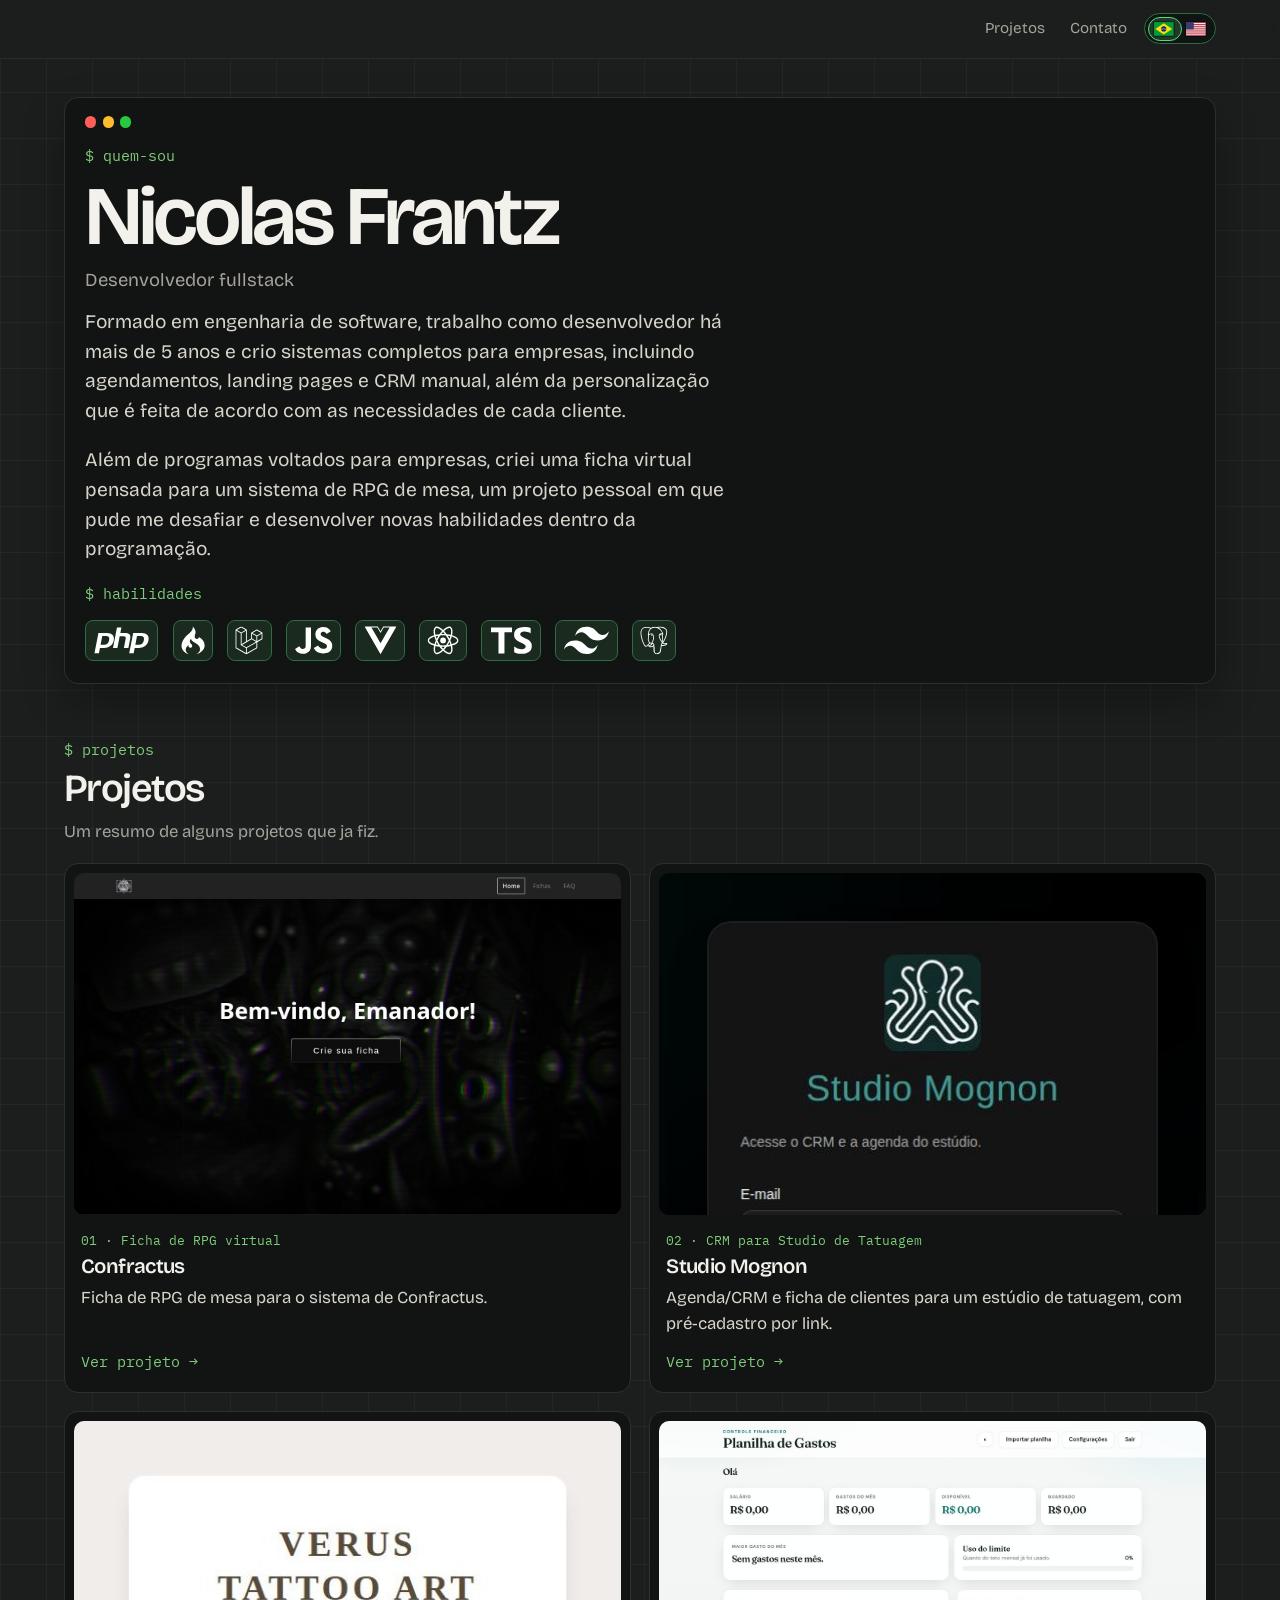
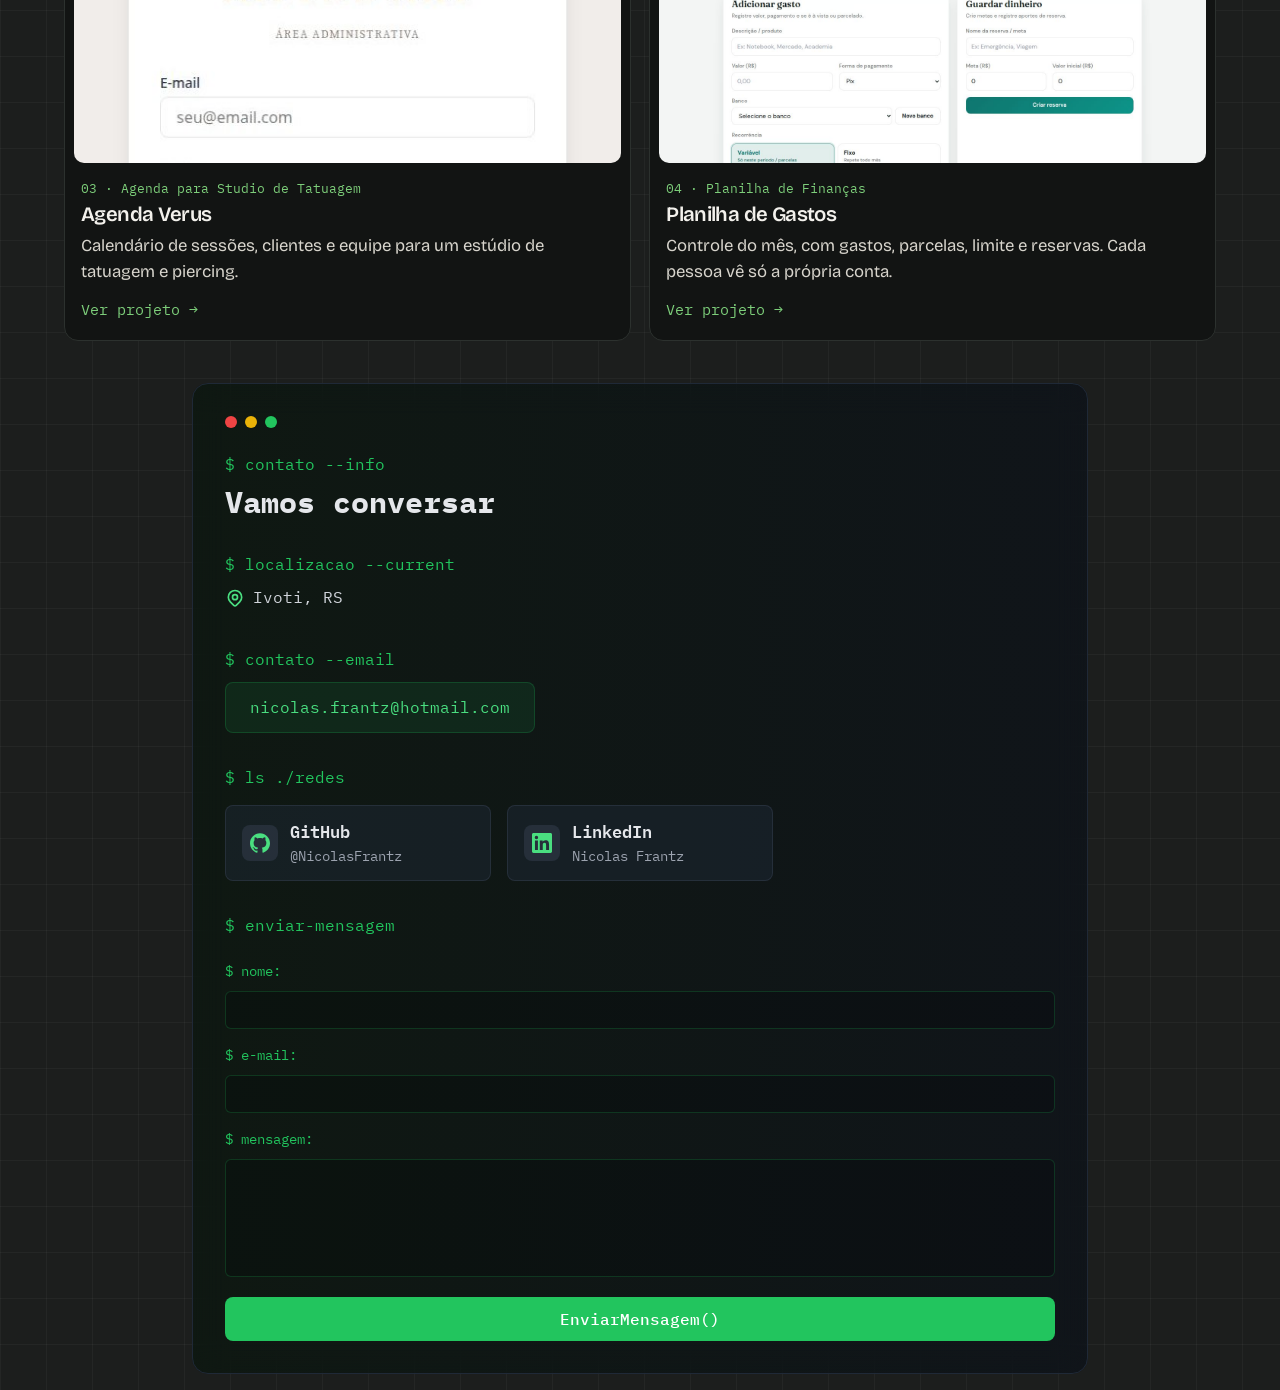
==== index.html @ 64197f47 "Criado portfolio" ====
<!DOCTYPE html>
<html lang="pt-BR">
<head>
  <meta charset="utf-8" />
  <meta name="viewport" content="width=device-width, initial-scale=1" />
  <title>Nicolas Frantz — desenvolvedor fullstack</title>
  <meta name="description" content="Nicolas Frantz, desenvolvedor fullstack. Sistemas web em PHP, JavaScript, Vue, React e TypeScript." />
  <link rel="icon" href="favicon.svg" type="image/svg+xml" />
  <link rel="preconnect" href="https://fonts.googleapis.com" />
  <link rel="preconnect" href="https://fonts.gstatic.com" crossorigin />
  <link href="https://fonts.googleapis.com/css2?family=Bricolage+Grotesque:opsz,wght@12..96,400;12..96,500;12..96,600;12..96,700&family=IBM+Plex+Mono:wght@400;500&display=swap" rel="stylesheet" />
  <link rel="stylesheet" href="styles.css?v=10" />
</head>
<body data-title="home.title" data-description="home.description">
  <a class="skip" href="#conteudo" data-i18n="skip">Ir para o conteúdo</a>

  <header class="top">
    <div class="wrap top-inner">
      <div class="top-actions">
        <nav aria-label="Seções" data-i18n-aria="nav.label">
          <a href="#trabalho" data-i18n="nav.projects">Projetos</a>
          <a href="#contato" data-i18n="nav.contact">Contato</a>
        </nav>
        <button type="button" class="lang-switch" role="switch" aria-checked="false" aria-label="Idioma: português">
          <span class="lang-opt" aria-hidden="true">
            <svg class="flag" viewBox="0 0 20 14"><rect width="20" height="14" fill="#009B3A"/><polygon points="10,1.15 18.7,7 10,12.85 1.3,7" fill="#FEDD00"/><circle cx="10" cy="7" r="2.65" fill="#002776"/><path d="M7.4 7.55c1.7-.75 3.3-.55 5.1 0" fill="none" stroke="#fff" stroke-width="0.55"/></svg>
          </span>
          <span class="lang-opt" aria-hidden="true">
            <svg class="flag" viewBox="0 0 20 14"><rect width="20" height="14" fill="#fff"/><g fill="#B22234"><rect width="20" height="1.077" y="0"/><rect width="20" height="1.077" y="2.154"/><rect width="20" height="1.077" y="4.308"/><rect width="20" height="1.077" y="6.462"/><rect width="20" height="1.077" y="8.615"/><rect width="20" height="1.077" y="10.769"/><rect width="20" height="1.077" y="12.923"/></g><rect width="8" height="7.54" fill="#3C3B6E"/></svg>
          </span>
        </button>
      </div>
    </div>
  </header>

  <main id="conteudo">
    <section class="intro wrap" id="topo">
      <div class="term">
        <div class="term-dots" aria-hidden="true"><span></span><span></span><span></span></div>
        <p class="prompt" data-i18n="home.who">$ quem-sou</p>
        <h1>Nicolas Frantz</h1>
        <p class="role" data-i18n="home.role">Desenvolvedor fullstack</p>
        <p class="lede" data-i18n="home.lede1">Formado em engenharia de software, trabalho como desenvolvedor há mais de 5 anos e crio sistemas completos para empresas, incluindo agendamentos, landing pages e CRM manual, além da personalização que é feita de acordo com as necessidades de cada cliente. </p>
        <p class="lede" data-i18n="home.lede2">Além de programas voltados para empresas, criei uma ficha virtual pensada para um sistema de RPG de mesa, um projeto pessoal em que pude me desafiar e desenvolver novas habilidades dentro da programação.</p>
        <p class="prompt" data-i18n="home.skills">$ habilidades</p>
        <ul class="skills">
          <li><svg role="img" aria-label="PHP" height="29" viewBox="3.2 7.08 17.67 8.91"><title>PHP</title><use width="24" height="24" href="icons.svg?v=7#php"></use></svg></li>
          <li><svg role="img" aria-label="CodeIgniter" height="29" viewBox="1.56 -0.45 20.89 24.9"><title>CodeIgniter</title><use width="24" height="24" href="icons.svg?v=7#codeigniter"></use></svg></li>
          <li><svg role="img" aria-label="Laravel" height="29" viewBox="-0.11 -0.45 24.21 24.9"><title>Laravel</title><use width="24" height="24" href="icons.svg?v=7#laravel"></use></svg></li>
          <li><svg role="img" aria-label="JavaScript" height="29" viewBox="5.86 10.41 16.64 12.19"><title>JavaScript</title><use width="24" height="24" href="icons.svg?v=7#javascript"></use></svg></li>
          <li><svg role="img" aria-label="Vue" height="29" viewBox="-0.45 1.16 24.9 21.68"><title>Vue</title><use width="24" height="24" href="icons.svg?v=7#vue"></use></svg></li>
          <li><svg role="img" aria-label="React" height="29" viewBox="-0.45 0.86 24.9 22.28"><title>React</title><use width="24" height="24" href="icons.svg?v=7#react"></use></svg></li>
          <li><svg role="img" aria-label="TypeScript" height="29" viewBox="2.93 9.3 19.46 13.09"><title>TypeScript</title><use width="24" height="24" href="icons.svg?v=7#typescript"></use></svg></li>
          <li><svg role="img" aria-label="Tailwind" height="29" viewBox="-0.45 4.35 24.9 15.3"><title>Tailwind</title><use width="24" height="24" href="icons.svg?v=7#tailwind"></use></svg></li>
          <li><svg role="img" aria-label="PostgreSQL" height="29" viewBox="-0.03 -0.45 24.07 24.9"><title>PostgreSQL</title><use width="24" height="24" href="icons.svg?v=7#postgresql"></use></svg></li>
        </ul>
      </div>
    </section>

    <section class="wrap work" id="trabalho" aria-labelledby="trabalho-titulo">
      <p class="prompt" data-i18n="home.projectsPrompt">$ projetos</p>
      <h2 id="trabalho-titulo" data-i18n="home.projectsTitle">Projetos</h2>
      <p class="section-note" data-i18n="home.projectsNote">Um resumo de alguns projetos que ja fiz.</p>

      <div class="work-grid">
      <article class="case">
        <a href="projetos/confractus.html">
          <div class="case-media">
            <img src="images/confractus.jpg" alt="Tela do Confractus, com a saudação Bem-vindo, Emanador." data-i18n-alt="home.case1.alt" width="1440" height="900" />
          </div>
          <div class="case-copy">
            <p class="eyebrow" data-i18n="home.case1.eyebrow">01 · Ficha de RPG virtual</p>
            <h2>Confractus</h2>
            <p data-i18n="home.case1.text">Ficha de RPG de mesa para o sistema de Confractus.</p>
            <span class="more" data-i18n="home.more">Ver projeto →</span>
          </div>
        </a>
      </article>

      <article class="case">
        <a href="projetos/mognon.html">
          <div class="case-media stage">
            <img src="images/mognon.jpg" alt="Tela de acesso do Studio Mognon." data-i18n-alt="home.case2.alt" width="544" height="610" />
          </div>
          <div class="case-copy">
            <p class="eyebrow" data-i18n="home.case2.eyebrow">02 · CRM para Studio de Tatuagem</p>
            <h2>Studio Mognon</h2>
            <p data-i18n="home.case2.text">Agenda/CRM e ficha de clientes para um estúdio de tatuagem, com pré-cadastro por link.</p>
            <span class="more" data-i18n="home.more">Ver projeto →</span>
          </div>
        </a>
      </article>

      <article class="case">
        <a href="projetos/verus.html">
          <div class="case-media mat">
            <img src="images/verus.jpg" alt="Tela de acesso da Agenda Verus." data-i18n-alt="home.case3.alt" width="560" height="574" />
          </div>
          <div class="case-copy">
            <p class="eyebrow" data-i18n="home.case3.eyebrow">03 · Agenda para Studio de Tatuagem</p>
            <h2>Agenda Verus</h2>
            <p data-i18n="home.case3.text">Calendário de sessões, clientes e equipe para um estúdio de tatuagem e piercing.</p>
            <span class="more" data-i18n="home.more">Ver projeto →</span>
          </div>
        </a>
      </article>

      <article class="case">
        <a href="projetos/planilha.html">
          <div class="case-media">
            <img src="images/planilha.jpg" alt="Tela da Planilha de Gastos, com o resumo do mês e o lançamento." data-i18n-alt="home.case4.alt" width="1440" height="900" />
          </div>
          <div class="case-copy">
            <p class="eyebrow" data-i18n="home.case4.eyebrow">04 · Planilha de Finanças</p>
            <h2 data-i18n="home.case4.title">Planilha de Gastos</h2>
            <p data-i18n="home.case4.text">Controle do mês, com gastos, parcelas, limite e reservas. Cada pessoa vê só a própria conta.</p>
            <span class="more" data-i18n="home.more">Ver projeto →</span>
          </div>
        </a>
      </article>
      </div>
    </section>

    <section class="contact wrap" id="contato" aria-labelledby="contato-titulo">
      <div class="term contact-term">
        <div class="term-dots" aria-hidden="true"><span></span><span></span><span></span></div>
        <p class="prompt" data-i18n="home.contactPrompt">$ contato --info</p>
        <h2 id="contato-titulo" data-i18n="home.contactTitle">Vamos conversar</h2>

        <p class="prompt" data-i18n="home.location">$ localizacao --current</p>
        <p class="where">
          <svg class="ico" width="20" height="20" viewBox="0 0 24 24" fill="none" stroke="#4ade80" aria-hidden="true">
            <path stroke-linecap="round" stroke-linejoin="round" stroke-width="2" d="M17.657 16.657L13.414 20.9a1.998 1.998 0 01-2.827 0l-4.244-4.243a8 8 0 1111.314 0z"/>
            <path stroke-linecap="round" stroke-linejoin="round" stroke-width="2" d="M15 11a3 3 0 11-6 0 3 3 0 016 0z"/>
          </svg>
          <span>Ivoti, RS</span>
        </p>

        <p class="prompt" data-i18n="home.emailPrompt">$ contato --email</p>
        <a class="mail-pill" href="mailto:nicolas.frantz@hotmail.com">nicolas.frantz@hotmail.com</a>

        <p class="prompt" data-i18n="home.links">$ ls ./redes</p>
        <div class="socials">
          <a class="social-card" href="https://github.com/NicolasFrantz">
            <span class="social-ico"><svg class="ico" width="20" height="20" viewBox="0 0 24 24" aria-hidden="true"><use width="24" height="24" href="icons.svg?v=7#github"></use></svg></span>
            <span><strong>GitHub</strong><small>@NicolasFrantz</small></span>
          </a>
          <a class="social-card" href="https://www.linkedin.com/in/nicolas-frantz-7b0516207/">
            <span class="social-ico"><svg class="ico" width="20" height="20" viewBox="0 0 24 24" aria-hidden="true"><use width="24" height="24" href="icons.svg?v=7#linkedin"></use></svg></span>
            <span><strong>LinkedIn</strong><small>Nicolas Frantz</small></span>
          </a>
        </div>

        <form class="send" id="mensagem">
          <p class="prompt" data-i18n="home.formPrompt">$ enviar-mensagem</p>
          <label>
            <span data-i18n="home.name">$ nome:</span>
            <input name="nome" type="text" required autocomplete="name" />
          </label>
          <label>
            <span data-i18n="home.email">$ e-mail:</span>
            <input name="email" type="email" required autocomplete="email" />
          </label>
          <label>
            <span data-i18n="home.message">$ mensagem:</span>
            <textarea name="mensagem" rows="5" required></textarea>
          </label>
          <button type="submit" data-i18n="home.send">EnviarMensagem()</button>
        </form>
      </div>
    </section>
    <script>
      document.getElementById("mensagem").addEventListener("submit", (event) => {
        event.preventDefault();
        const data = new FormData(event.currentTarget);
        const nome = String(data.get("nome") || "").trim();
        const email = String(data.get("email") || "").trim();
        const mensagem = String(data.get("mensagem") || "").trim();
        const en = localStorage.getItem("portfolio-lang") === "en";
        const body = en
          ? `Name: ${nome}\nEmail: ${email}\n\n${mensagem}`
          : `Nome: ${nome}\nE-mail: ${email}\n\n${mensagem}`;
        const subject = (en ? "Portfolio contact — " : "Contato pelo portfólio — ") + nome;
        window.location.href =
          "mailto:nicolas.frantz@hotmail.com?subject=" +
          encodeURIComponent(subject) +
          "&body=" +
          encodeURIComponent(body);
      });
    </script>
    <script src="lang.js"></script>
  </main>

</body>
</html>
---- styles.css ----
:root {
  --bg: #1c1e1d;
  --panel: #121413;
  --line: #2c312e;
  --ink: #f3f1ec;
  --muted: #a3a29b;
  --soft: #d7d4cc;
  --green: #7dce7a;
  --green-dim: #1a2a1e;
  --green-line: #2f6b45;
  --font: "Bricolage Grotesque", Carlito, "Liberation Sans", sans-serif;
  --mono: "IBM Plex Mono", ui-monospace, monospace;
}

* { box-sizing: border-box; }

html { scroll-behavior: smooth; }

body {
  margin: 0;
  background-color: var(--bg);
  background-image:
    linear-gradient(rgba(255, 255, 255, 0.035) 1px, transparent 1px),
    linear-gradient(90deg, rgba(255, 255, 255, 0.035) 1px, transparent 1px);
  background-size: 46px 46px;
  color: var(--ink);
  font-family: var(--font);
  font-size: 1.05rem;
  line-height: 1.55;
}

img { max-width: 100%; height: auto; }

a { color: inherit; }

:focus-visible {
  outline: 2px solid var(--green);
  outline-offset: 3px;
}

.skip {
  position: absolute;
  left: 1rem;
  top: -3rem;
  background: var(--ink);
  color: var(--bg);
  padding: 0.4rem 0.7rem;
}

.skip:focus { top: 0.6rem; }

.wrap {
  width: min(72rem, calc(100% - 2.4rem));
  margin-inline: auto;
}

.top {
  position: sticky;
  top: 0;
  z-index: 2;
  background: rgba(28, 30, 29, 0.9);
  border-bottom: 1px solid rgba(255, 255, 255, 0.06);
  backdrop-filter: blur(10px);
}

.top-inner {
  display: flex;
  align-items: center;
  justify-content: flex-end;
  gap: 1rem;
  min-height: 3.6rem;
}

.top-actions {
  display: flex;
  align-items: center;
  gap: 0.35rem;
}

nav { display: flex; gap: 0.2rem; }

nav a {
  text-decoration: none;
  color: var(--muted);
  padding: 0.4rem 0.7rem;
  font-size: 0.95rem;
}

nav a:hover { color: var(--ink); }

.lang-switch {
  position: relative;
  display: grid;
  grid-template-columns: 1fr 1fr;
  align-items: center;
  width: 4.5rem;
  height: 1.95rem;
  padding: 0.16rem;
  border: 1px solid var(--green-line);
  border-radius: 999px;
  background: #101412;
  cursor: pointer;
  color: inherit;
}

.lang-switch::before {
  content: "";
  position: absolute;
  top: 0.16rem;
  bottom: 0.16rem;
  left: 0.16rem;
  width: calc(50% - 0.16rem);
  border-radius: 999px;
  background: #24382a;
  border: 1px solid #4ade80;
  transition: transform 0.18s ease;
}

.lang-switch[aria-checked="true"]::before {
  transform: translateX(100%);
}

.lang-opt {
  position: relative;
  z-index: 1;
  display: grid;
  place-items: center;
}

.flag {
  width: 1.22rem;
  height: 0.86rem;
  display: block;
  border-radius: 1px;
  box-shadow: 0 0 0 1px rgba(0, 0, 0, 0.4);
}

.intro,
.work,
.contact,
.project { scroll-margin-top: 4.4rem; }

.intro { padding: 2.4rem 0 1rem; }

.term {
  background: var(--panel);
  border: 1px solid var(--line);
  border-radius: 14px;
  padding: 1.15rem 1.25rem 1.4rem;
  box-shadow: 0 18px 40px rgba(0, 0, 0, 0.28);
}

.term-dots {
  display: flex;
  gap: 0.4rem;
  margin-bottom: 1.1rem;
}

.term-dots span {
  width: 0.7rem;
  height: 0.7rem;
  border-radius: 50%;
}

.term-dots span:nth-child(1) { background: #ff5f57; }
.term-dots span:nth-child(2) { background: #febc2e; }
.term-dots span:nth-child(3) { background: #28c840; }

.prompt {
  margin: 0 0 0.45rem;
  color: var(--green);
  font-family: var(--mono);
  font-size: 0.92rem;
}

h1, h2, h3 {
  font-family: var(--font);
  font-weight: 600;
  letter-spacing: -0.04em;
  line-height: 1.02;
}

h1 {
  margin: 0.15rem 0 0.35rem;
  font-size: clamp(3rem, 7vw, 5.2rem);
}

.role {
  margin: 0;
  color: var(--muted);
  font-size: 1.15rem;
}

.lede {
  margin: 0.8rem 0 1.2rem;
  max-width: 28rem;
  color: var(--soft);
  font-size: 1.2rem;
}

.intro .lede { max-width: 40rem; }

.skills {
  display: flex;
  flex-wrap: nowrap;
  align-items: center;
  gap: clamp(0.28rem, 1.1vw, 0.95rem);
  margin: 0.85rem 0 0;
  padding: 0;
  list-style: none;
}

.skills li {
  display: flex;
  flex: none;
  align-items: center;
  justify-content: center;
  padding: 0.32rem 0.45rem;
  border: 1px solid var(--green-line);
  border-radius: 8px;
  background: var(--green-dim);
}

.skills svg,
.tools svg {
  color: #fff;
}

.skills svg {
  width: auto;
  height: clamp(1.35rem, 0.55rem + 2.8vw, 1.8rem);
  display: block;
}

@media (max-width: 700px) {
  .skills { gap: 0.22rem; }
  .skills li { padding: 0.16rem; }
  .skills svg { height: 1.02rem; }
}

.work { padding: 2.4rem 0 0.4rem; }

.work > h2,
.contact h2 { margin: 0 0 0.7rem; font-size: clamp(1.8rem, 3vw, 2.4rem); }

.section-note {
  max-width: 36rem;
  margin: 0 0 0.3rem;
  color: var(--muted);
}

.work-grid {
  display: grid;
  grid-template-columns: 1fr;
  gap: 1rem;
  margin-top: 1.15rem;
}

.case a {
  display: flex;
  flex-direction: column;
  height: 100%;
  gap: 0.85rem;
  padding: 0.55rem 0.55rem 0.95rem;
  text-decoration: none;
  color: inherit;
  background: var(--panel);
  border: 1px solid var(--line);
  border-radius: 14px;
}

.case a:hover { border-color: #445047; }

.case-media {
  background: #0d0f0e;
  border-radius: 10px;
  overflow: hidden;
  aspect-ratio: 16 / 10;
}

.case-media.mat { background: #2a2926; }

.case-media img {
  display: block;
  width: 100%;
  height: 100%;
  object-fit: cover;
  object-position: center top;
}

.case-copy {
  display: flex;
  flex-direction: column;
  flex: 1;
  padding: 0.15rem 0.45rem 0.2rem;
}

.case-copy h2 {
  margin: 0;
  font-size: 1.28rem;
  letter-spacing: -0.03em;
}

.case-copy .eyebrow,
.project .eyebrow {
  margin: 0 0 0.35rem;
  color: var(--green);
  font-family: var(--mono);
  font-size: 0.82rem;
}

.case-copy p { margin: 0.45rem 0 0; color: var(--soft); }

.more {
  display: inline-block;
  margin-top: auto;
  padding-top: 0.85rem;
  color: var(--green);
  font-family: var(--mono);
  font-size: 0.92rem;
}

.contact { padding: 2.2rem 0 1rem; }

.contact-term {
  position: relative;
  overflow: hidden;
  max-width: 56rem;
  margin-inline: auto;
  padding: 2rem;
  border: 1px solid #1f2937;
  border-radius: 1rem;
  background: rgba(0, 0, 0, 0.5);
  box-shadow: none;
  backdrop-filter: blur(16px);
  font-family: var(--mono);
  color: #e5e7eb;
}

.contact-term::before {
  content: "";
  position: absolute;
  inset: 0;
  pointer-events: none;
  background: linear-gradient(90deg, rgba(34, 197, 94, 0.05), rgba(59, 130, 246, 0.05));
}

.contact-term > * { position: relative; z-index: 1; }

.contact-term .term-dots {
  gap: 0.5rem;
  margin-bottom: 1.5rem;
}

.contact-term .term-dots span {
  width: 0.75rem;
  height: 0.75rem;
}

.contact-term .term-dots span:nth-child(1) { background: #ef4444; }
.contact-term .term-dots span:nth-child(2) { background: #eab308; }
.contact-term .term-dots span:nth-child(3) { background: #22c55e; }

.contact-term h2 {
  margin: 0 0 2rem;
  color: #e5e7eb;
  font-family: var(--mono);
  font-size: 1.875rem;
  font-weight: 700;
  letter-spacing: 0;
  line-height: 1.2;
}

.contact-term .prompt {
  margin: 2rem 0 0.5rem;
  color: #22c55e;
  font-size: 1rem;
}

.contact-term > .prompt:first-of-type { margin-top: 0; }

.where {
  display: inline-flex;
  align-items: center;
  gap: 0.5rem;
  margin: 0.15rem 0 0;
  color: #d1d5db;
  font-family: var(--mono);
  font-size: 1rem;
  line-height: 1.2;
}

.where .ico {
  width: 1.25rem;
  height: 1.25rem;
  flex: 0 0 1.25rem;
  display: block;
  color: #4ade80;
}

.mail-pill {
  display: inline-block;
  margin-top: 0.15rem;
  padding: 0.75rem 1.5rem;
  border: 1px solid rgba(34, 197, 94, 0.2);
  border-radius: 0.5rem;
  background: rgba(34, 197, 94, 0.1);
  color: #4ade80;
  text-decoration: none;
  font-family: var(--mono);
  font-size: 1rem;
  transition: background 0.2s ease, transform 0.2s ease;
}

.mail-pill:hover {
  background: rgba(34, 197, 94, 0.2);
  transform: scale(1.02);
}

.socials {
  display: grid;
  width: 100%;
  grid-template-columns: 1fr;
  gap: 1rem;
  margin-top: 1rem;
}

.social-card {
  display: flex;
  align-items: center;
  gap: 0.75rem;
  padding: 0.75rem 1rem;
  text-decoration: none;
  border: 1px solid rgba(55, 65, 81, 0.5);
  border-radius: 0.5rem;
  background: rgba(31, 41, 55, 0.5);
  color: inherit;
  transition: background 0.2s ease, transform 0.2s ease;
}

.social-card:hover,
.social-card:focus-visible {
  background: rgba(55, 65, 81, 0.5);
  outline: none;
  transform: scale(1.03);
}

.social-ico {
  display: flex;
  padding: 0.5rem;
  border-radius: 0.5rem;
  background: rgba(55, 65, 81, 0.5);
  transition: background 0.2s ease;
}

.social-card:hover .social-ico,
.social-card:focus-visible .social-ico {
  background: rgba(75, 85, 99, 0.5);
}

.social-card .ico {
  width: 1.25rem;
  height: 1.25rem;
  flex: none;
  display: block;
  color: #4ade80;
}

.social-card strong {
  display: block;
  font-weight: 600;
  color: #e5e7eb;
}

.social-card small {
  display: block;
  margin-top: 0.1rem;
  color: #9ca3af;
  font-size: 0.875rem;
}

.send { display: grid; gap: 1rem; }

.send label { display: grid; gap: 0.5rem; margin: 0; }

.send label span {
  color: #22c55e;
  font-family: var(--mono);
  font-size: 0.875rem;
}

.send input,
.send textarea {
  width: 100%;
  border: 1px solid rgba(34, 197, 94, 0.2);
  border-radius: 0.375rem;
  background: rgba(0, 0, 0, 0.2);
  color: #e5e7eb;
  font-family: var(--mono);
  font-size: 1rem;
  padding: 0.5rem 0.75rem;
  outline: none;
  transition: border-color 0.2s ease, box-shadow 0.2s ease;
}

.send textarea { resize: none; min-height: 6.5rem; }

.send input:focus,
.send textarea:focus {
  border-color: #22c55e;
  box-shadow: 0 0 0 2px #22c55e;
}

.send button {
  width: 100%;
  margin-top: 0.25rem;
  border: 0;
  border-radius: 0.5rem;
  background: #22c55e;
  color: #fff;
  font-family: var(--mono);
  font-size: 1rem;
  font-weight: 500;
  padding: 0.75rem 1.5rem;
  cursor: pointer;
  transition: background 0.2s ease;
}

.send button:hover { background: #16a34a; }

.foot {
  width: 100%;
  max-width: none;
  margin: 0;
  color: #7d7c76;
  font-size: 0.9rem;
}

.foot p {
  width: min(72rem, calc(100% - 2.4rem));
  margin: 0 auto;
  padding: 0.4rem 0 1.6rem;
}

.back {
  display: inline-block;
  margin: 1.4rem 0 0.2rem;
  color: var(--green);
  font-family: var(--mono);
  text-decoration: none;
  font-size: 0.9rem;
}

.project { padding-bottom: 2.4rem; }

.project h1 {
  margin: 0.2rem 0 0;
  font-size: clamp(2.6rem, 5vw, 4.2rem);
}

.project .lede { margin-top: 0.7rem; }

.gallery {
  display: grid;
  gap: 1rem;
  margin-top: 1.4rem;
}

.gallery figure {
  margin: 0;
  padding: 0.55rem 0.55rem 0.8rem;
  background: var(--panel);
  border: 1px solid var(--line);
  border-radius: 14px;
}

.gallery img {
  display: block;
  width: 100%;
  border-radius: 8px;
  background: #0d0f0e;
}

.gallery figcaption {
  margin: 0.65rem 0.2rem 0.1rem;
  color: var(--muted);
}

.project-body { max-width: 42rem; margin-top: 1.3rem; }

.project-body p { margin: 0 0 0.85rem; color: var(--soft); }

.stack { margin-top: 1.2rem; }

.stack p {
  margin: 0 0 0.6rem;
  color: var(--green);
  font-family: var(--mono);
  font-size: 0.88rem;
}

.tools {
  display: flex;
  flex-wrap: wrap;
  gap: 0.45rem;
  margin: 0;
  padding: 0;
  list-style: none;
}

.tools li {
  display: flex;
  align-items: center;
  gap: 0.45rem;
  padding: 0.32rem 0.7rem 0.32rem 0.4rem;
  border: 1px solid var(--green-line);
  border-radius: 8px;
  background: var(--green-dim);
  color: #d7efe0;
}

.tools svg {
  width: auto;
  height: 1.45rem;
  flex: none;
  color: #fff;
}

.next { margin-top: 1.6rem; }

.next a {
  display: inline-block;
  color: var(--green);
  font-family: var(--mono);
  text-decoration: none;
}

@media (min-width: 640px) {
  .socials { grid-template-columns: 1fr 1fr; }
}

@media (min-width: 1024px) {
  .socials { grid-template-columns: 1fr 1fr 1fr; }
}

@media (min-width: 760px) {
  .work-grid {
    grid-template-columns: 1fr 1fr;
    gap: 1.15rem;
  }

  .gallery figure.narrow { max-width: 34rem; }
}

@media (max-width: 640px) {
  .wrap { width: min(72rem, calc(100% - 1.4rem)); }
  h1 { font-size: 2.7rem; }
}

@media (prefers-reduced-motion: reduce) {
  html { scroll-behavior: auto; }
  .lang-switch::before { transition: none; }
}
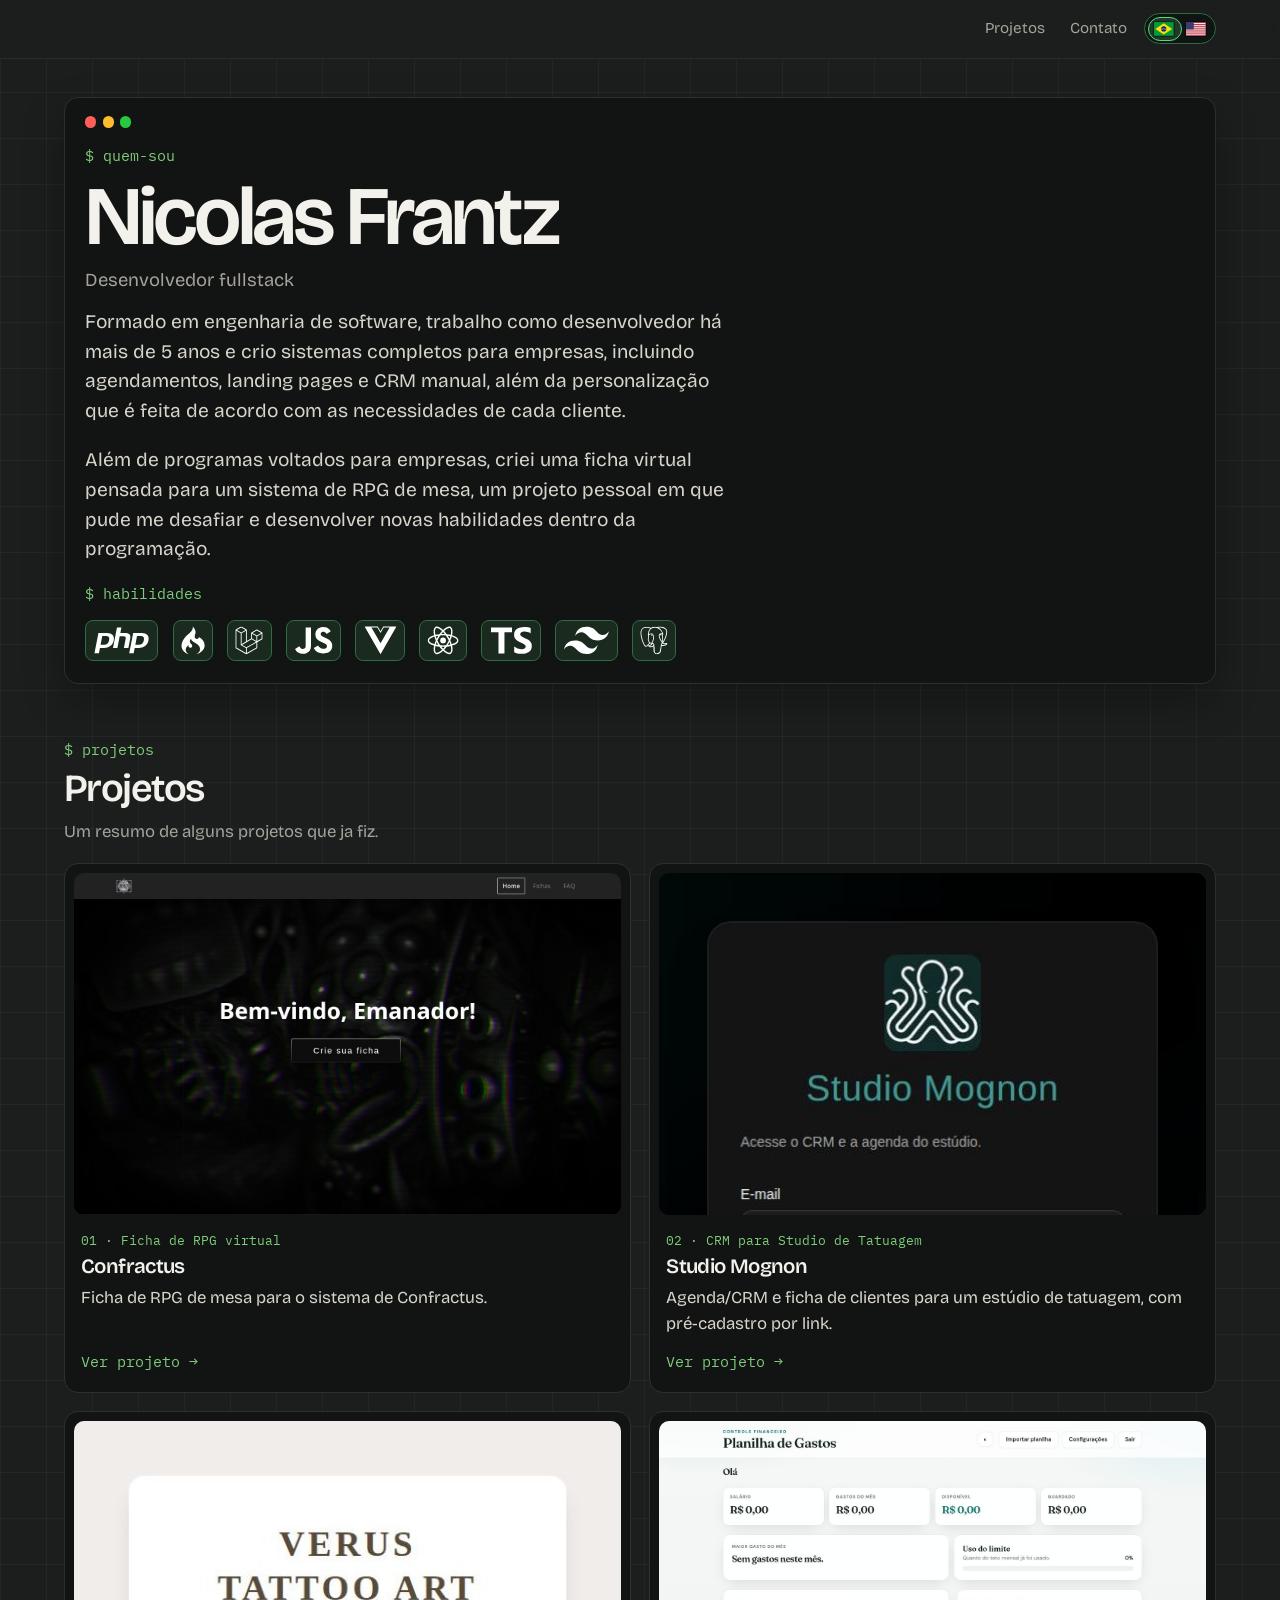
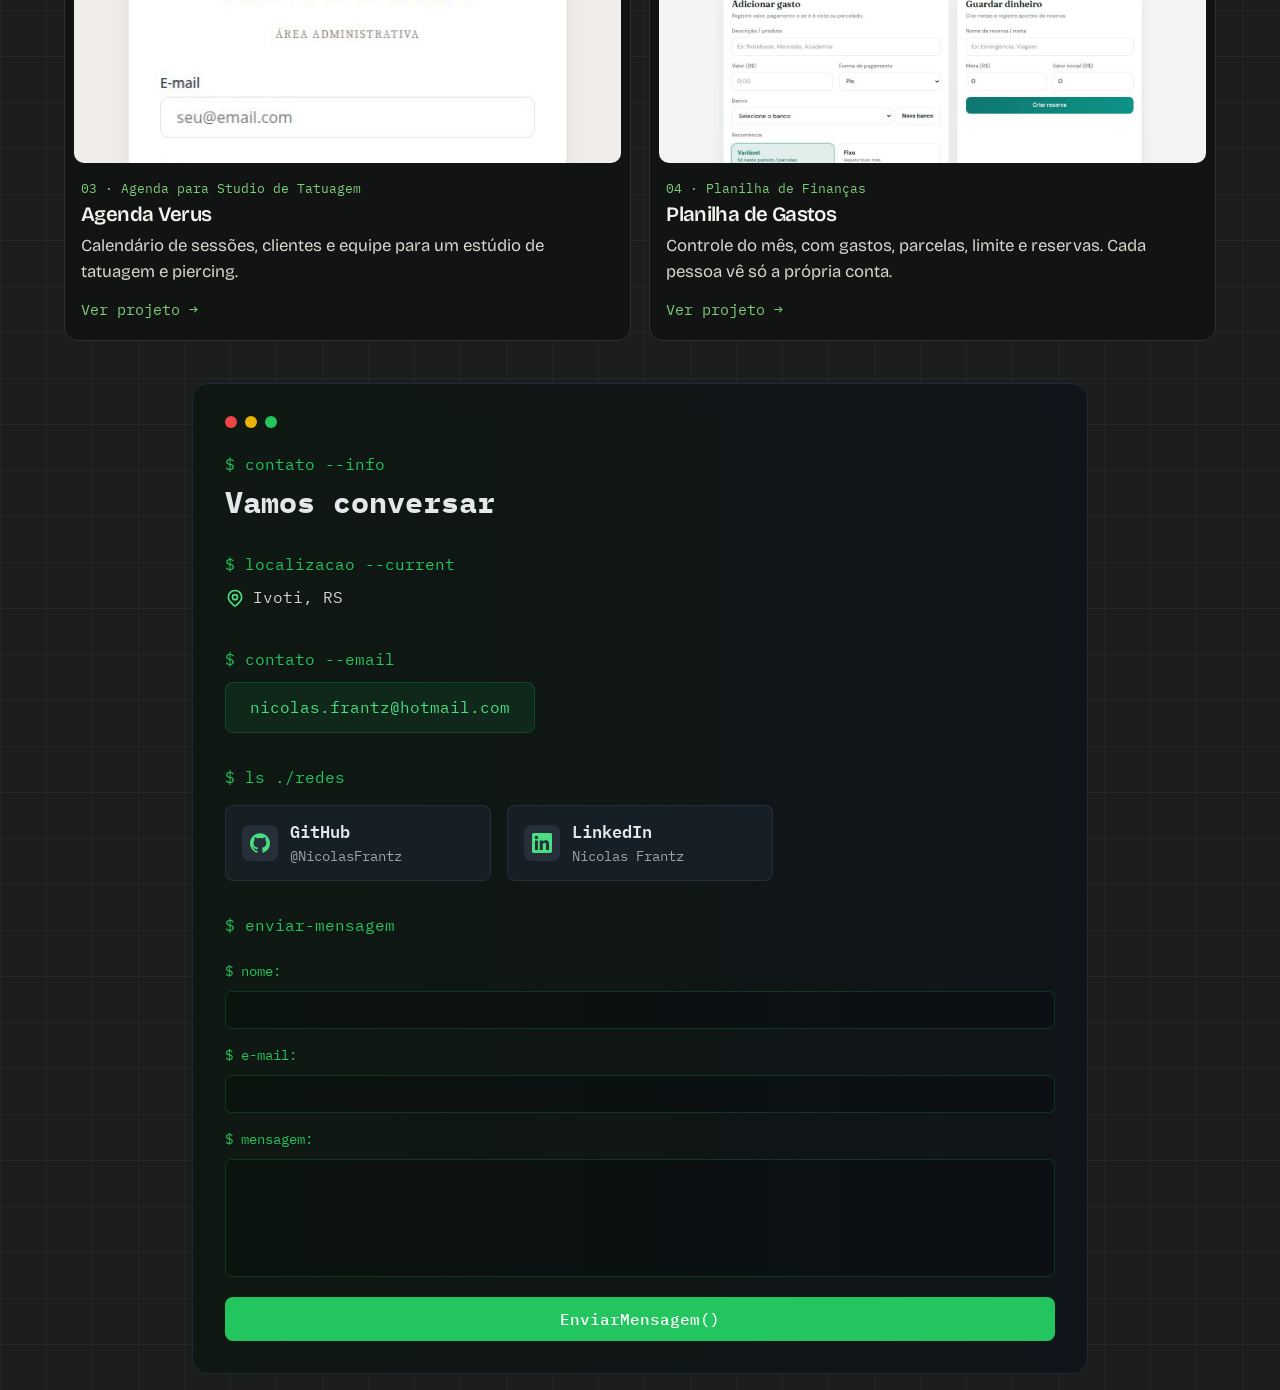
==== commit a675347e: "Feito ajustes no projeto" ====
--- a/index.html
+++ b/index.html
@@ -3,13 +3,13 @@
 <head>
   <meta charset="utf-8" />
   <meta name="viewport" content="width=device-width, initial-scale=1" />
-  <title>Nicolas Frantz — desenvolvedor fullstack</title>
+  <title>Nicolas Frantz</title>
   <meta name="description" content="Nicolas Frantz, desenvolvedor fullstack. Sistemas web em PHP, JavaScript, Vue, React e TypeScript." />
-  <link rel="icon" href="favicon.svg" type="image/svg+xml" />
+  <link rel="icon" href="favicon.svg?v=2" type="image/svg+xml" />
   <link rel="preconnect" href="https://fonts.googleapis.com" />
   <link rel="preconnect" href="https://fonts.gstatic.com" crossorigin />
   <link href="https://fonts.googleapis.com/css2?family=Bricolage+Grotesque:opsz,wght@12..96,400;12..96,500;12..96,600;12..96,700&family=IBM+Plex+Mono:wght@400;500&display=swap" rel="stylesheet" />
-  <link rel="stylesheet" href="styles.css?v=10" />
+  <link rel="stylesheet" href="styles.css?v=12" />
 </head>
 <body data-title="home.title" data-description="home.description">
   <a class="skip" href="#conteudo" data-i18n="skip">Ir para o conteúdo</a>
@@ -169,26 +169,22 @@
         </form>
       </div>
     </section>
+    <script src="lang.js"></script>
     <script>
       document.getElementById("mensagem").addEventListener("submit", (event) => {
         event.preventDefault();
         const data = new FormData(event.currentTarget);
         const nome = String(data.get("nome") || "").trim();
-        const email = String(data.get("email") || "").trim();
         const mensagem = String(data.get("mensagem") || "").trim();
-        const en = localStorage.getItem("portfolio-lang") === "en";
-        const body = en
-          ? `Name: ${nome}\nEmail: ${email}\n\n${mensagem}`
-          : `Nome: ${nome}\nE-mail: ${email}\n\n${mensagem}`;
-        const subject = (en ? "Portfolio contact — " : "Contato pelo portfólio — ") + nome;
+        const destino = document.querySelector(".mail-pill")?.textContent.trim() || "";
+        if (!/^[^\s@]+@[^\s@]+\.[^\s@]+$/.test(destino) || !mensagem) return;
+        const subject = window.portfolioCopy("home.mailSubject") + nome;
         window.location.href =
-          "mailto:nicolas.frantz@hotmail.com?subject=" +
-          encodeURIComponent(subject) +
-          "&body=" +
-          encodeURIComponent(body);
+          "mailto:" + destino +
+          "?subject=" + encodeURIComponent(subject) +
+          "&body=" + encodeURIComponent(mensagem);
       });
     </script>
-    <script src="lang.js"></script>
   </main>
 
 </body>
